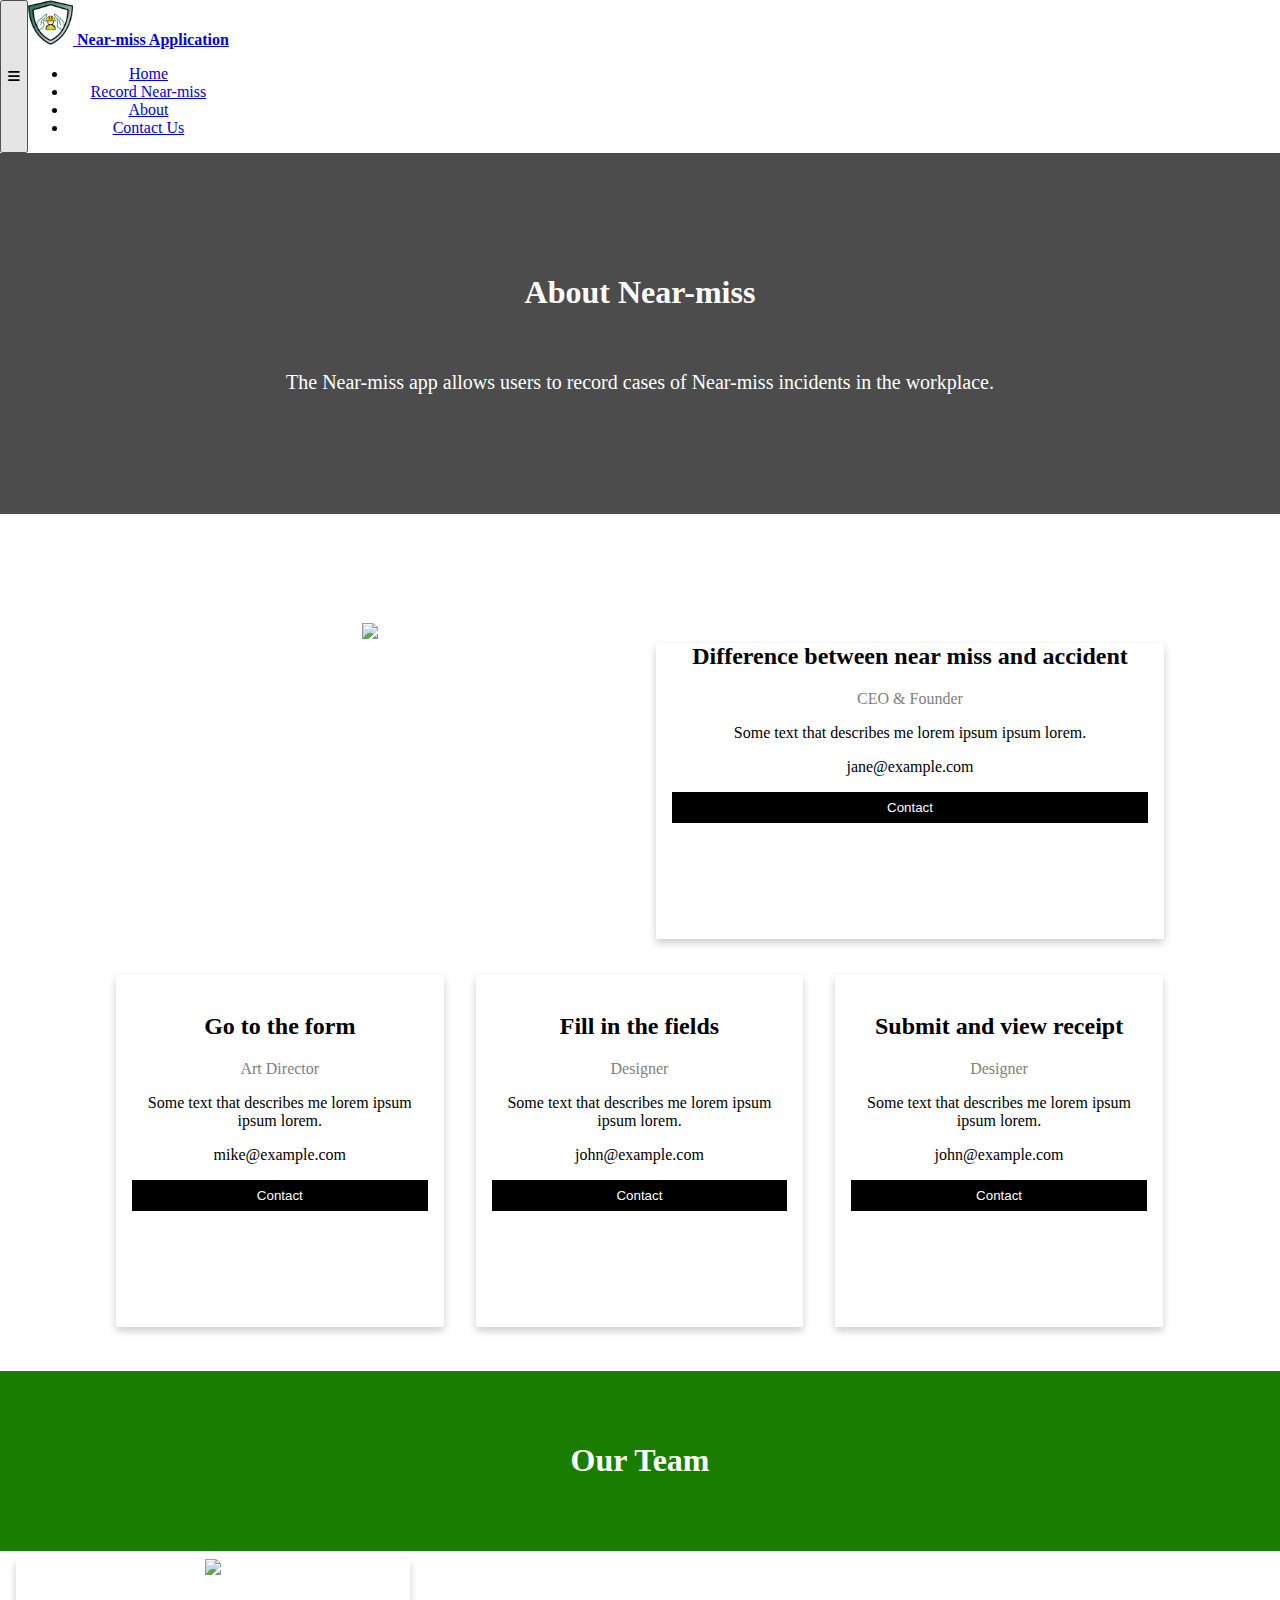
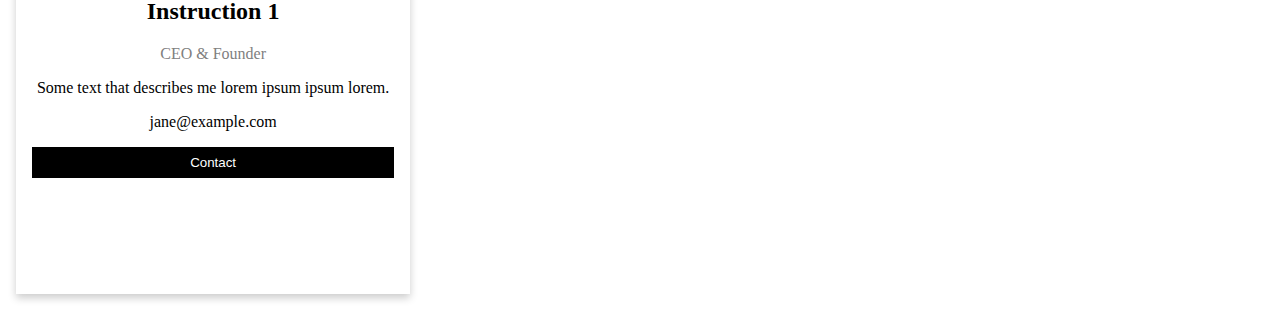
==== about.html @ 9210bde1 "Tested and adjusted about page header text and card spacing" ====
<!DOCTYPE html>
<html lang="en">
   <head>
      <meta charset="UTF-8">
      <meta http-equiv="X-UA-Compatible" content="IE=edge">
      <meta name="viewport" content="width=device-width, initial-scale=1.0">
      <title>About</title>
      <link href="https://cdnjs.cloudflare.com/ajax/libs/font-awesome/6.0.0/css/all.min.css" rel="stylesheet"/>
      <link href="https://fonts.googleapis.com/css?family=Roboto:300,400,500,700&display=swap" rel="stylesheet" />
      <link href="https://cdnjs.cloudflare.com/ajax/libs/mdb-ui-kit/4.2.0/mdb.min.css" rel="stylesheet"/>
      <link rel="stylesheet" href="./styles/style.css">
   </head>
   <body style = "background-color: white;">
      <header>
         <!-- Navbar -->
         <nav class="navbar navbar-expand-lg navbar-light bg-light">
            <!-- Container wrapper -->
            <div class="container-fluid">
            <!-- Toggle button -->
            <button
               class="navbar-toggler"
               type="button"
               data-mdb-toggle="collapse"
               data-mdb-target="#navbarSupportedContent"
               aria-controls="navbarSupportedContent"
               aria-expanded="false"
               aria-label="Toggle navigation"
               >
            <i class="fas fa-bars"></i>
            </button>
            <!-- Collapsible wrapper -->
            <div class="collapse navbar-collapse" id="navbarSupportedContent">
               <!-- Navbar brand -->
               <a class="navbar-brand mt-2 mt-lg-0" href="#">
               <img
                  src="./images/logo.png"
                  height="45"
                  width="45"
                  alt="MDB Logo"
                  loading="lazy"
                  />
               <b>Near-miss Application</b></a>
               <!-- Left links -->
               <ul class="navbar-nav me-auto mb-2 mb-lg-0">
                  <li class="nav-item">
                     <a class="nav-link" href="index.html">Home</a>
                  </li>
                  <li class="nav-item">
                     <a class="nav-link" href="record-case.html">Record Near-miss</a>
                  </li>
                  <li class="nav-item">
                     <a class="nav-link" href="about.html">About</a>
                  </li>
                  <li class="nav-item">
                     <a class="nav-link" href="contact.html">Contact Us</a>
                  </li>
               </ul>
               <!-- Left links -->
            </div>
            <!-- Collapsible wrapper -->
            <!-- Container wrapper -->
         </nav>
         <!-- Navbar -->
      </header>
      <!-- Background image -->
      <div id="about-header" class="p-5 text-center bg-image"
         style="background-image: url('./images/about-background-image.jpg')">
         <div class="mask" style="background-color: rgba(0, 0, 0, 0.7);">
            <div class="d-flex justify-content-center align-items-center h-100">
               <div class="about-header-text">
                  <h1>About Near-miss</h1>
                  <br>
                  <p class = "about-oneLiner">The Near-miss app allows users to record cases of Near-miss incidents in the workplace.</p>
               </div>
            </div>
         </div>
      </div>
      <!-- <h2 class = "how-to-use">How To Use</h2> -->
      <div class = "difference-container">
         <div class="about-row">
            <div class="difference-column">
               <img src="./images/contact-image-background.jpg" style="width:100%">
            </div>
            <div class="difference-column">
               <div class="about-app-card">
                  <div class="about-container">
                     <h2>Difference between near miss and accident</h2>
                     <p class="about-card-title">CEO & Founder</p>
                     <p>Some text that describes me lorem ipsum ipsum lorem.</p>
                     <p>jane@example.com</p>
                     <p><button class="about-button">Contact</button></p>
                  </div>
               </div>
            </div>
         </div>
         <div class="about-row">
            <div class="about-tutorial-column">
               <div class="about-app-card">
                  <img src="" style="width:100%">
                  <div class="about-container">
                     <h2>Go to the form</h2>
                     <p class="about-card-title">Art Director</p>
                     <p>Some text that describes me lorem ipsum ipsum lorem.</p>
                     <p>mike@example.com</p>
                     <p><button class="about-button">Contact</button></p>
                  </div>
               </div>
            </div>
            <div class="about-tutorial-column">
               <div class="about-app-card">
                  <img src="" style="width:100%">
                  <div class="about-container">
                     <h2>Fill in the fields</h2>
                     <p class="about-card-title">Designer</p>
                     <p>Some text that describes me lorem ipsum ipsum lorem.</p>
                     <p>john@example.com</p>
                     <p><button class="about-button">Contact</button></p>
                  </div>
               </div>
            </div>
            <div class="about-tutorial-column">
               <div class="about-app-card">
                  <img src="/w3images/team3.jpg" alt="" style="width:100%">
                  <div class="about-container">
                     <h2>Submit and view receipt</h2>
                     <p class="about-card-title">Designer</p>
                     <p>Some text that describes me lorem ipsum ipsum lorem.</p>
                     <p>john@example.com</p>
                     <p><button class="about-button">Contact</button></p>
                  </div>
               </div>
            </div>
         </div>
      </div>
      <div class="our-team-section">
         <h1>Our Team</h1>
      </div>
      <div class="about-row">
         <div class="about-tutorial-column">
            <div class="about-app-card">
               <img src="./images/team-photo.JPG" style="width:100%">
               <div class="about-container">
                  <h2>Instruction 1</h2>
                  <p class="about-card-title">CEO & Founder</p>
                  <p>Some text that describes me lorem ipsum ipsum lorem.</p>
                  <p>jane@example.com</p>
                  <p><button class="about-button">Contact</button></p>
               </div>
            </div>
         </div>
      </div>
      <script type="text/javascript" src="https://cdnjs.cloudflare.com/ajax/libs/mdb-ui-kit/4.2.0/mdb.min.js"></script>
   </body>
</html>
---- styles/style.css ----
body {
    background-color: #45637d;;
    text-align: center;
    height: 100%;
    margin: 0;
}
html {
    box-sizing: border-box;
}
*,
*:before,
*:after {
    box-sizing: inherit;
}
/*homepage styling */
.worksafe-logo {
    border-radius: 0.1rem;
}
.fade-in-effect { 
    animation: fadeIn 7s; 
}
@keyframes fadeIn {
    0% { opacity: 0; }
    100% { opacity: 1; }
}
.title-main {
    font-size:calc(40px + 9vw);
}
header {
    display: block;
    z-index: 1;
}
.hero_area {
    position: relative;
    min-height: 100vh;
    display: -webkit-box;
    display: -ms-flexbox;
    display: flex;
    -webkit-box-orient: vertical;
    -webkit-box-direction: normal;
    -ms-flex-direction: column;
    flex-direction: column;
}
.hero_area .hero_bg_box {
    position: absolute;
    top: 0;
    left: 0;
    width: 100%;
    height: 100%;
    overflow: hidden;
    z-index: -1;
}
.hero_area .hero_bg_box img {
    width: 100%;
    height: 100%;
    -o-object-fit: cover;
    object-fit: cover;
    -o-object-position: right top;
    object-position: right top;
}
.hero_area .hero_bg_box::before {
    content: "";
    position: absolute;
    top: 0;
    left: 0;
    width: 100%;
    height: 100%;
    background: -webkit-gradient(linear, left top, right top, from(rgba(14, 55, 70, 0.9)), to(rgba(14, 55, 70, 0.15)));
    background: linear-gradient(to right, rgba(14, 55, 70, 0.9), rgba(14, 55, 70, 0.15));
}
.sub_page .hero_area {
    min-height: auto;
}
.text-white {
    width: 100%;
    position: absolute;
    top: 50%;
    left: 50%;
    transform: translate(-50%, -50%);
}
.worksafe-details {
    width: 100%;
    position: absolute;
    bottom: -110%;
    left: 50%;
    transform: translate(-50%, -50%);
}
.navbarlogo-text{
    font-family: Verdana, sans-serif;
}
.container-fluid {
    display: flex;
    justify-content: flex-start !important;
}
.navigation-wrapper {
    overflow:auto !important;
}
.navigation-buttons {
    display: block;
    margin-left: auto;
    margin-right: 0;
}
.navigation-logo {
    float: left !important;
}
.button-text-login {
    display: none;
}
.button-text-record {
    display: none;
}
.button-text-logo {
    display: none;
}
.nav-item {
    border-left: none;
    border-right: none;
    border-bottom: 1px solid #3c3c3c7c;
    border-top: none;
}
/* Default height for small devices */
#intro-example {
    height: 400px;
}

#about-header{
    height: 200px;
}

#contact-bg{
    height: 200px;
    font-weight: bold;
}

/* Height for devices larger than 992px */
@media (min-width: 992px) {
    #intro-example {
        height: 600px;
    }
    .button-text-login {
        display: unset;
    }
    .button-text-record {
        display: unset;
    }
    .button-text-logo {
        display: unset;
    }
    .nav-item {
        border-left: none;
        border-right: none;
        border-bottom: none;
        border-top: none;
    }
}
/*homepage styling end */

#about-header{
    height: 400px;
}

#contact-bg{
    height: 400px;
    font-weight: bold;
}

/* About Page styling start */
.about-tutorial-column {
    float: left;
    width: 33.3%;
    margin-bottom: 16px;
    padding: 0 8px;
    /* --mdb-gutter-x: 0rem !important; */
}

.difference-column{
    float: left;
    width: 50%;
    margin-bottom: 20px;
    padding: 0 8px;
}

.about-app-card {
    box-shadow: 0 4px 8px 0 rgba(0, 0, 0, 0.2);
    margin: 8px;
}

.about-header-text {
    padding-top: 100px;
    padding-bottom: 100px;
    text-align: center;
    color: white;
}

.about-header-text img{
    object-fit: contain;

}

.about-container {
    padding: 0 16px 100px;
}

.difference-container{
    padding-left: 100px;
    padding-right: 100px;
    padding-top: 70px;
    padding-bottom: 20px;
}

.about-container::after,
.about-row::after {
    content: "";
    clear: both;
    display: table;
}

.about-card-title {
    color: grey;
}

.about-button {
    border: none;
    outline: 0;
    display: inline-block;
    padding: 8px;
    color: white;
    background-color: #000;
    text-align: center;
    cursor: pointer;
    width: 100%;
}

.about-button:hover {
    background-color: #555;
}

@media screen and (max-width: 650px) {
    .about-tutorial-column {
        width: 100%;
        display: block;
    }

    .difference-column {
        width: 100%;
        display: block;
    }

    .difference-container{
        padding-left: 30px;
        padding-right: 30px;
        padding-top: 20px;
        padding-bottom: 10px;
    }
}

.about-oneLiner{
    font-size: 20px;
}

.our-team-section {
    padding: 50px;
    text-align: center;
    background-color: #197e00;
    color: white;
}

.how-to-use{
    color:white;
    padding-top: 30px;
    padding-bottom: 20px;
    text-align: center;
}
/* About Page styling end */

/**Styling for Google Maps**/

#contact-google-maps{
    height: auto;
    width: auto;
}

/**Styling for Address Container**/

#address-container{
    text-align: center;
    padding: 50px;
    color: white;
}

#address-container p{
    font-size: 16px;
}

/**Styling for Physical Address**/

#phys-address{
    display:inline-block;
    color: white;
    text-align: left;
    padding-bottom: 50px;
}
/**Styling for Postal Address**/

#postal-address{
    display: inline-block;
    color: white;
    text-align: left;
    /* padding: 20px;
    margin: 15px; */
    position: relative;
    top: -40px;
}

/**Styling for Find Us**/

#find-us{
    text-align: center;
}

/**Record Case Page Webcam**/

#upload-image{
    text-align: center;
    font-size: 20px;
    color: white;
    padding-top: 50px;
}

#upload-image h3{
    font-size: 18px;
    color: rgb(255, 210, 11);
}

/* Styling for the preview of the image uploaded */

#show-uploaded-image{
    width: 550px;
    height: 330px;
    border: 3px solid black;
    background-position: center;
    background-size: cover;
    margin: auto;
}

/* a {
    padding: 10px;
    background-color: orange;
    color: white;
    text-decoration: none;
}

canvas {
    display: none;
} */
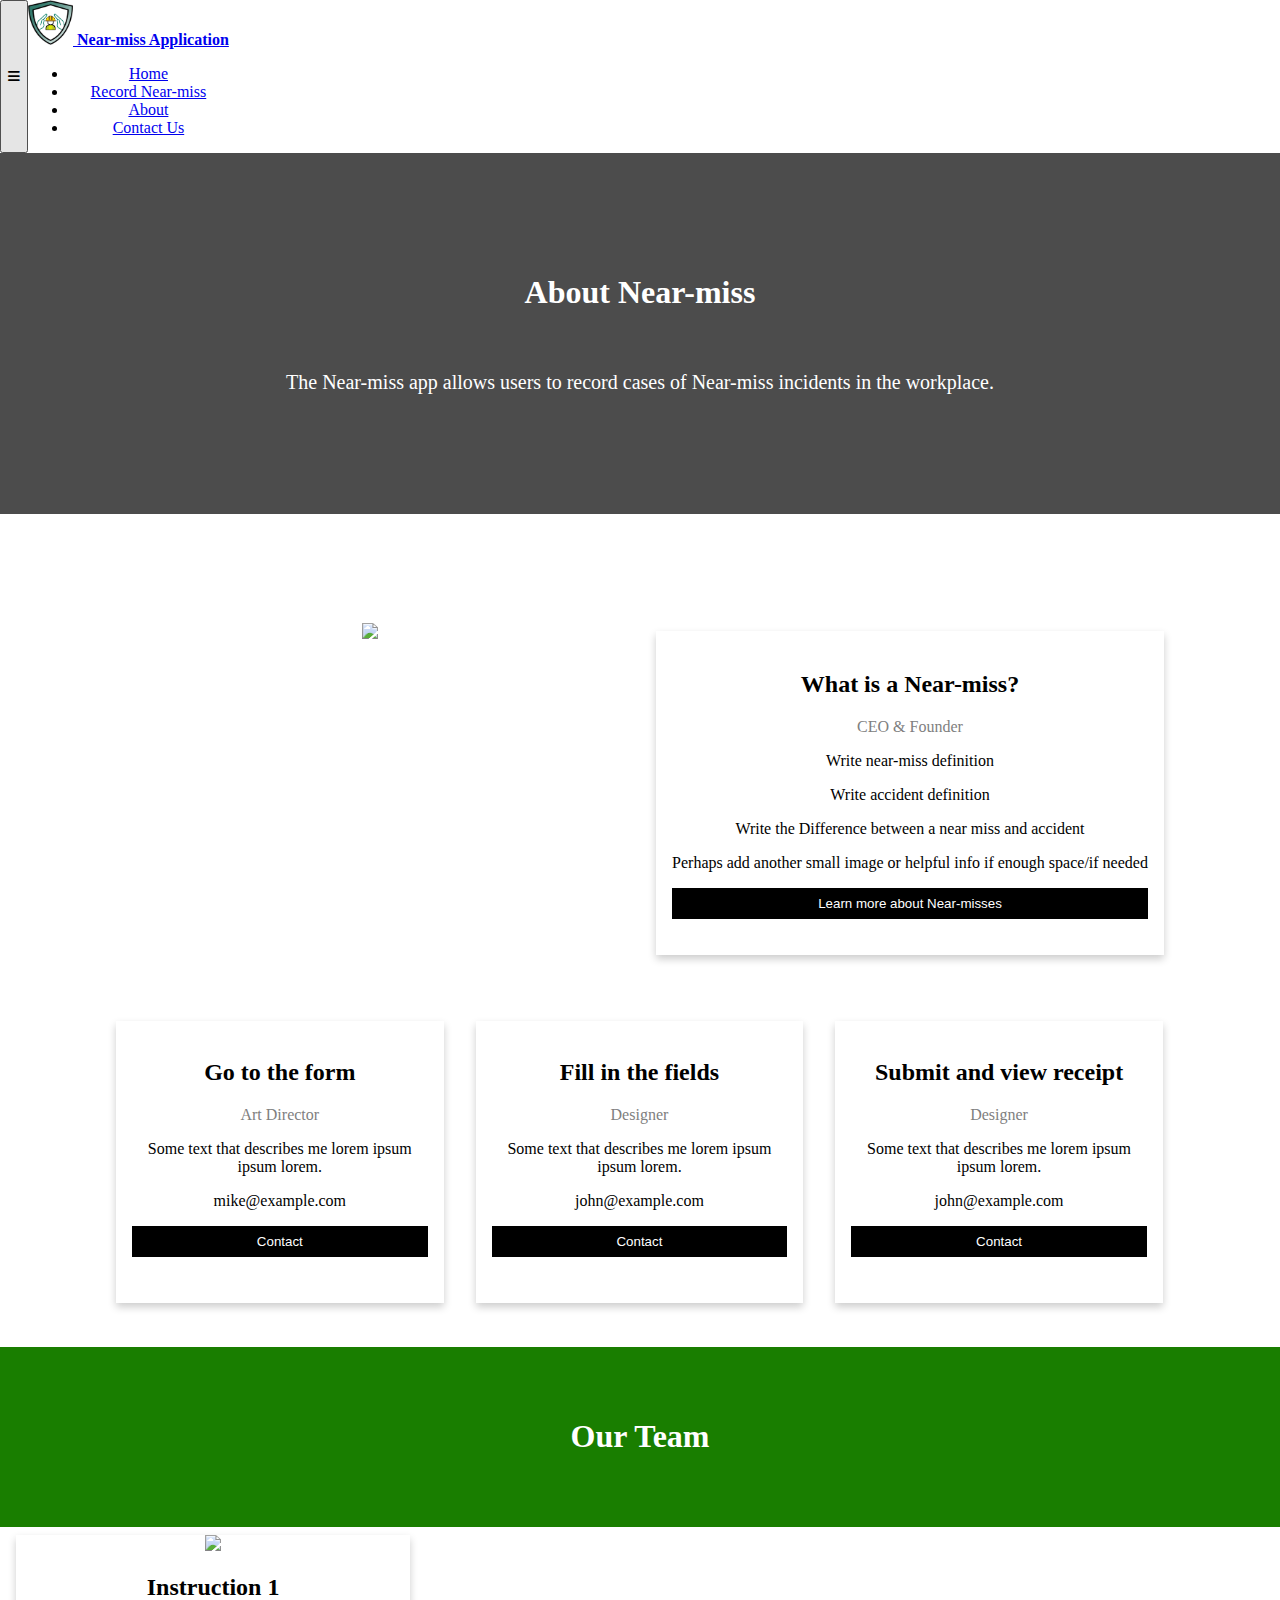
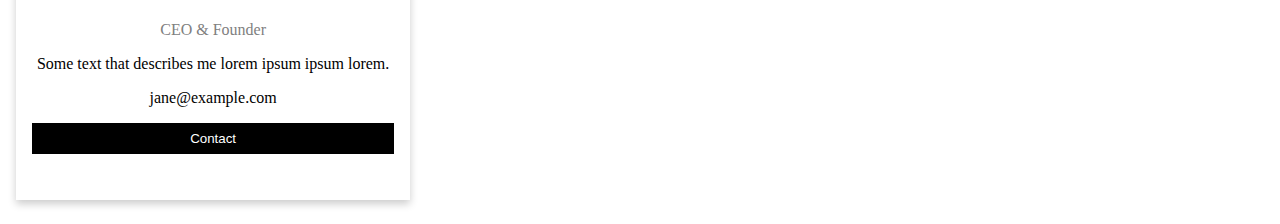
==== commit 4389fb2a: "Merge pull request #21 from Fractures5/Siddarath" ====
--- a/about.html
+++ b/about.html
@@ -83,12 +83,14 @@
             </div>
             <div class="difference-column">
                <div class="about-app-card">
-                  <div class="about-container">
-                     <h2>Difference between near miss and accident</h2>
+                  <div class="difference-card-container">
+                     <h2>What is a Near-miss?</h2>
                      <p class="about-card-title">CEO & Founder</p>
-                     <p>Some text that describes me lorem ipsum ipsum lorem.</p>
-                     <p>jane@example.com</p>
-                     <p><button class="about-button">Contact</button></p>
+                     <p>Write near-miss definition</p>
+                     <p>Write accident definition</p>
+                     <p>Write the Difference between a near miss and accident</p>
+                     <p>Perhaps add another small image or helpful info if enough space/if needed</p>
+                     <p><a href="https://www.worksafe.govt.nz/about-us/news-and-media/near-miss-incident-sends-sharp-reminder/"><button class="about-button">Learn more about Near-misses</button></a></p>
                   </div>
                </div>
             </div>
--- a/styles/style.css
+++ b/styles/style.css
@@ -176,7 +176,7 @@
 .difference-column{
     float: left;
     width: 50%;
-    margin-bottom: 20px;
+    margin-bottom: 50px;
     padding: 0 8px;
 }
 
@@ -198,7 +198,12 @@
 }
 
 .about-container {
-    padding: 0 16px 100px;
+    padding: 0 16px 30px;
+}
+
+.difference-card-container{
+    padding: 0 16px 20px;
+    padding-top: 20px;
 }
 
 .difference-container{
@@ -343,6 +348,15 @@
     margin: auto;
 }
 
+/* Media responsiveness for preview of the image uploaded */
+@media screen and (max-width: 650px) {
+    #show-uploaded-image{
+        width: 300px;
+        height: 200px; 
+    }
+}
+
+
 /* a {
     padding: 10px;
     background-color: orange;
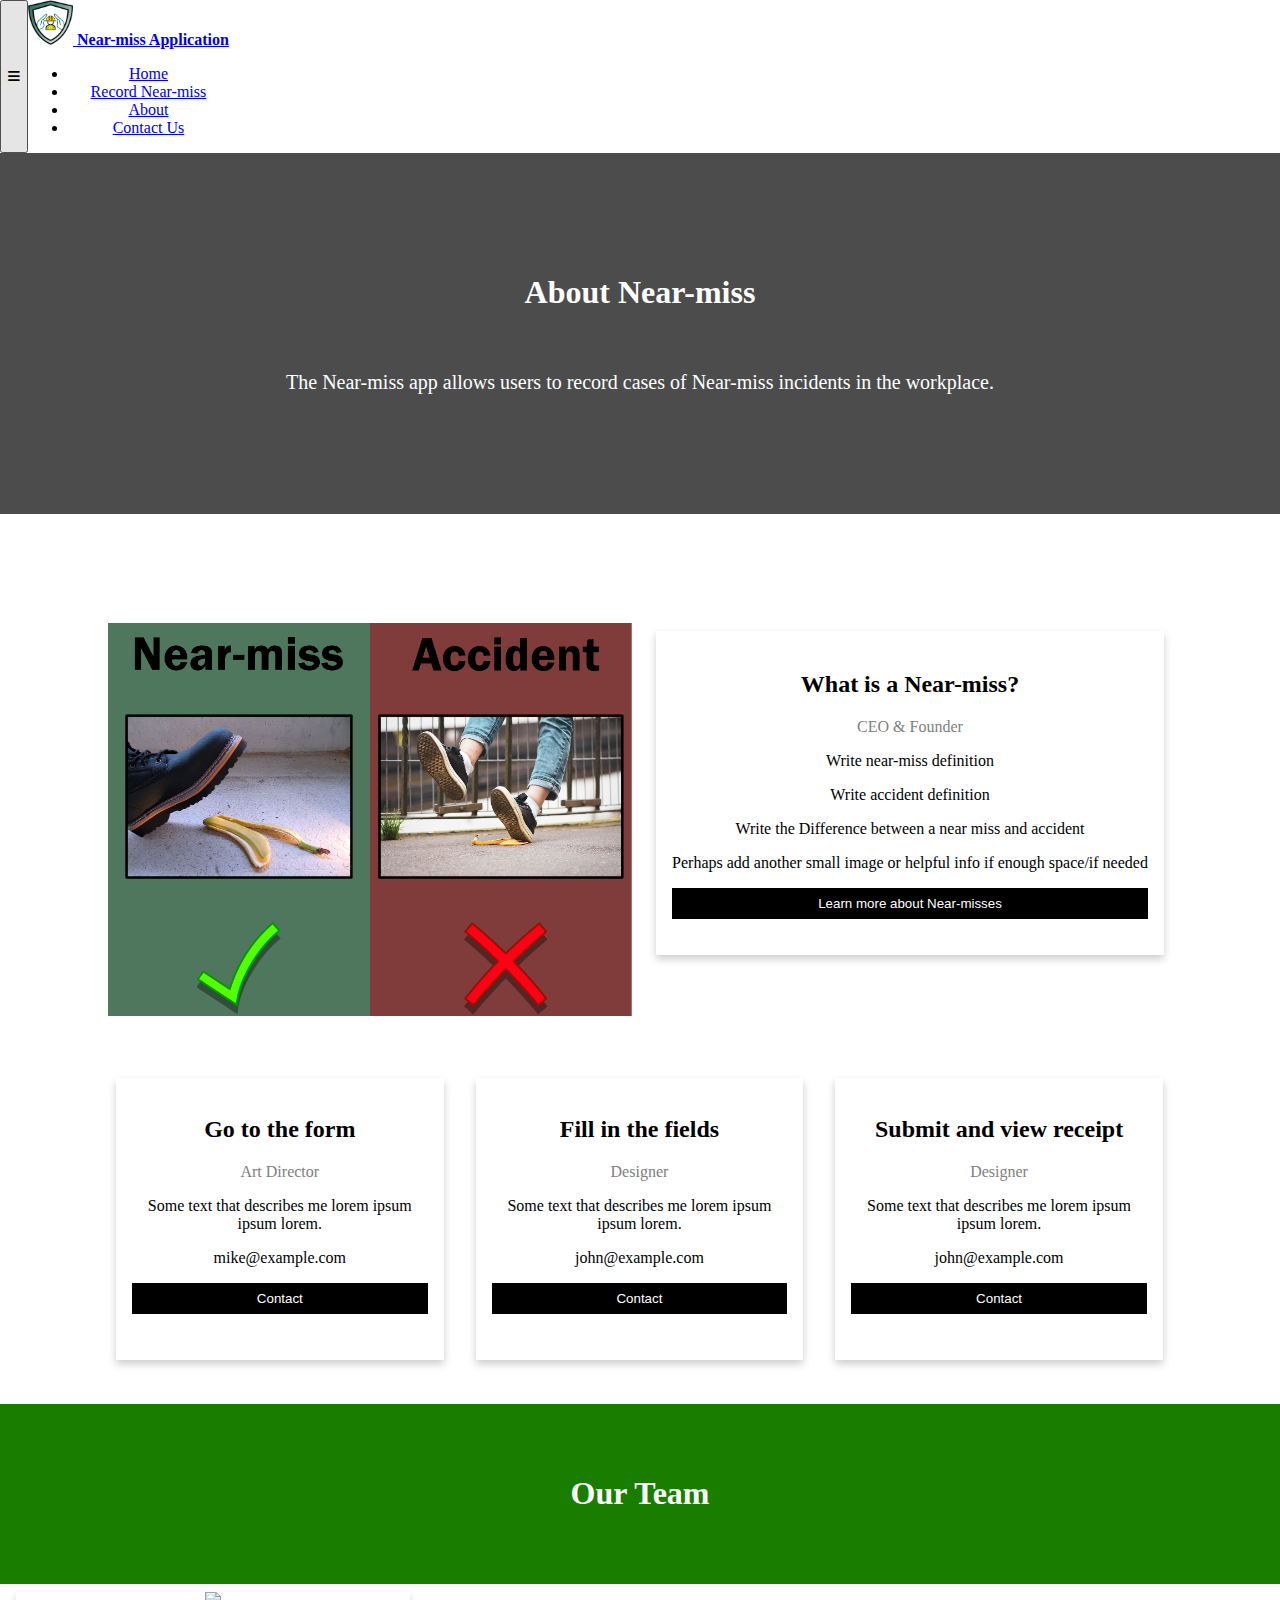
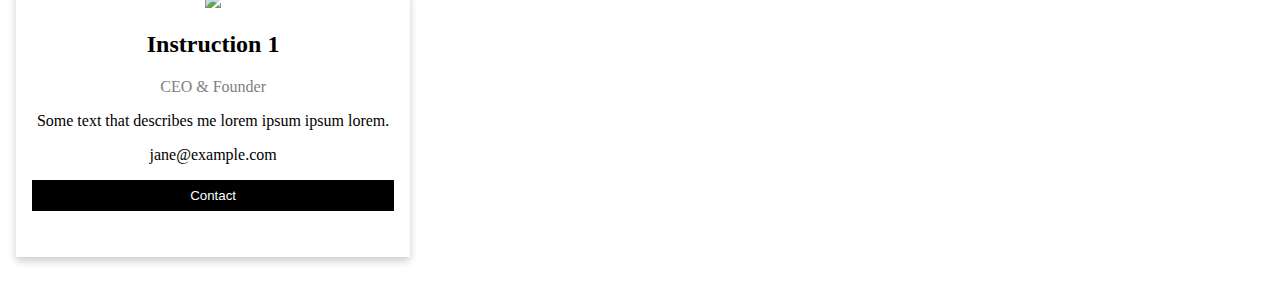
==== commit bc86cc2e: "Added a new Image to About Page and Removed Old Placeholder image" ====
--- a/about.html
+++ b/about.html
@@ -79,7 +79,7 @@
       <div class = "difference-container">
          <div class="about-row">
             <div class="difference-column">
-               <img src="./images/contact-image-background.jpg" style="width:100%">
+               <img src="./images/difference-about-page-image.png" style="width:100%">
             </div>
             <div class="difference-column">
                <div class="about-app-card">
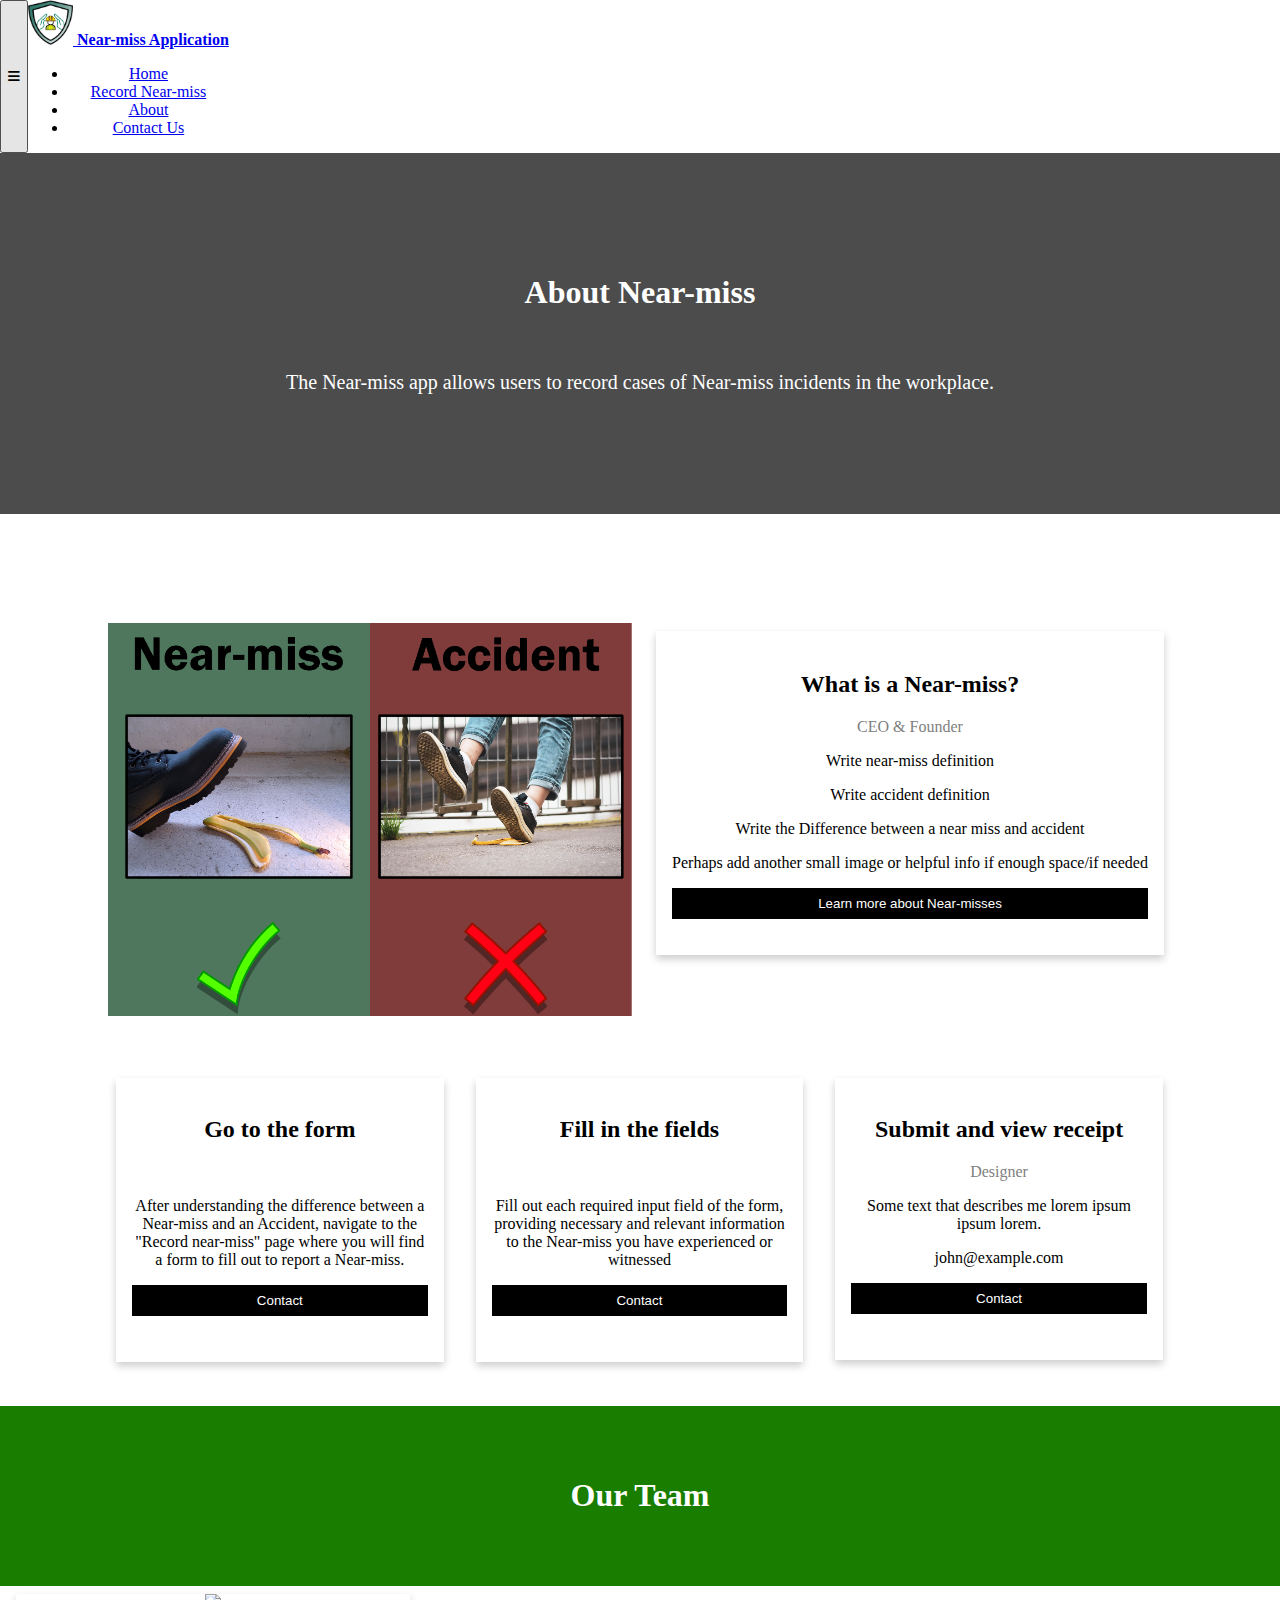
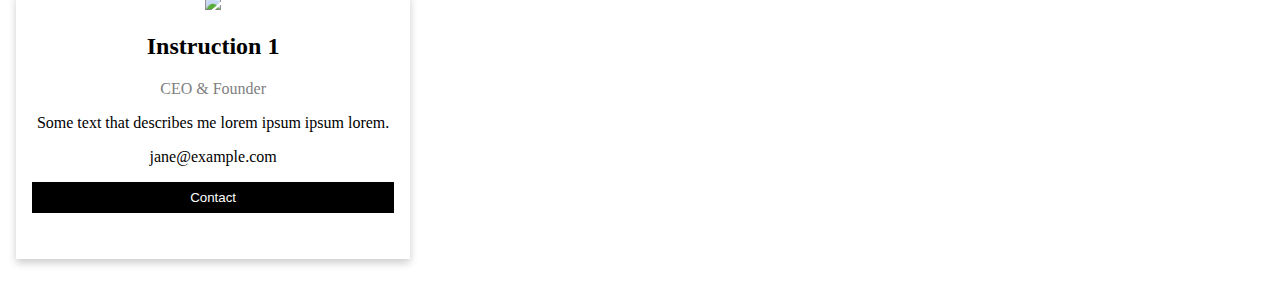
==== commit dac1422e: "Added descriptive text to About Page Cards" ====
--- a/about.html
+++ b/about.html
@@ -101,9 +101,10 @@
                   <img src="" style="width:100%">
                   <div class="about-container">
                      <h2>Go to the form</h2>
-                     <p class="about-card-title">Art Director</p>
-                     <p>Some text that describes me lorem ipsum ipsum lorem.</p>
-                     <p>mike@example.com</p>
+                     <br>
+                     <!-- <p class="about-card-title">Art Director</p> -->
+                     <p>After understanding the difference between a Near-miss and an Accident, navigate to the "Record near-miss" page where you will find a form to fill out to report a Near-miss.</p>
+                     <!-- <p>mike@example.com</p> -->
                      <p><button class="about-button">Contact</button></p>
                   </div>
                </div>
@@ -113,9 +114,10 @@
                   <img src="" style="width:100%">
                   <div class="about-container">
                      <h2>Fill in the fields</h2>
-                     <p class="about-card-title">Designer</p>
-                     <p>Some text that describes me lorem ipsum ipsum lorem.</p>
-                     <p>john@example.com</p>
+                     <br>
+                     <!-- <p class="about-card-title">Designer</p> -->
+                     <p>Fill out each required input field of the form, providing necessary and relevant information to the Near-miss you have experienced or witnessed</p>
+                     <!-- <p>john@example.com</p> -->
                      <p><button class="about-button">Contact</button></p>
                   </div>
                </div>
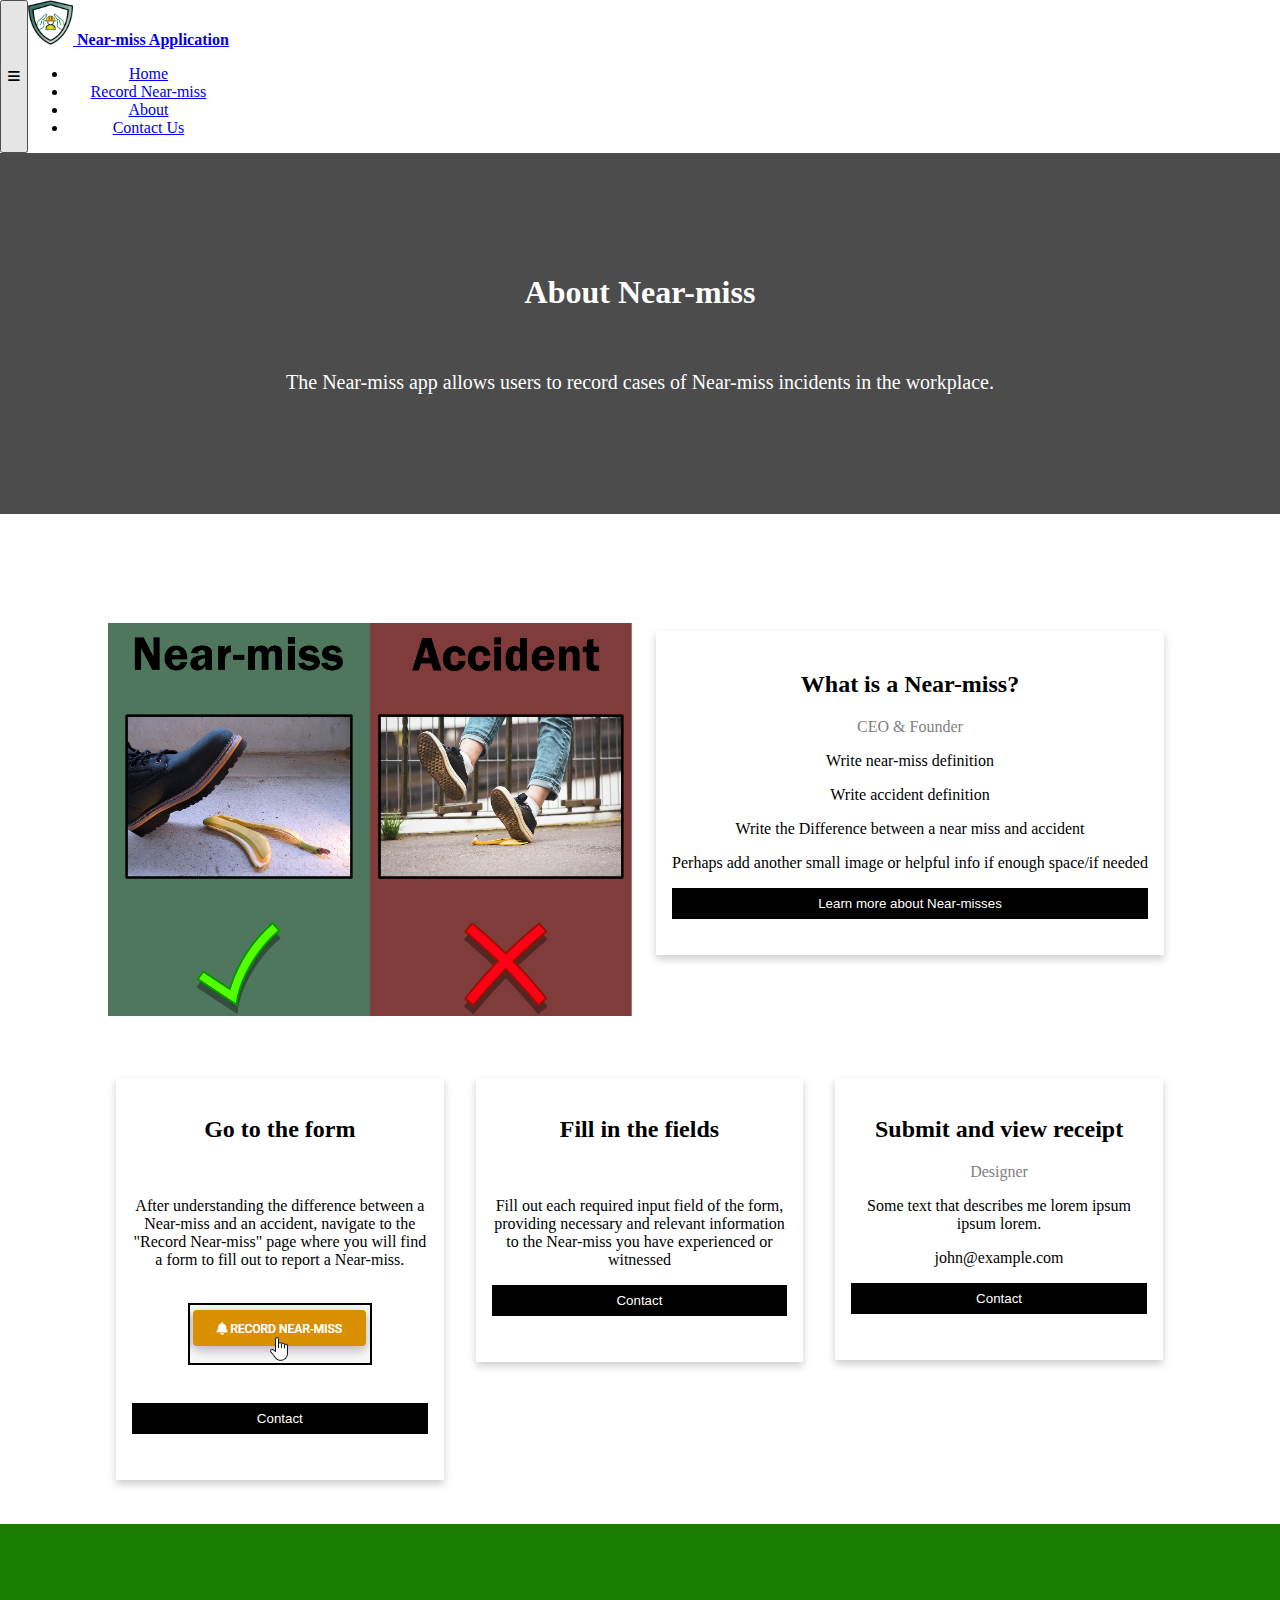
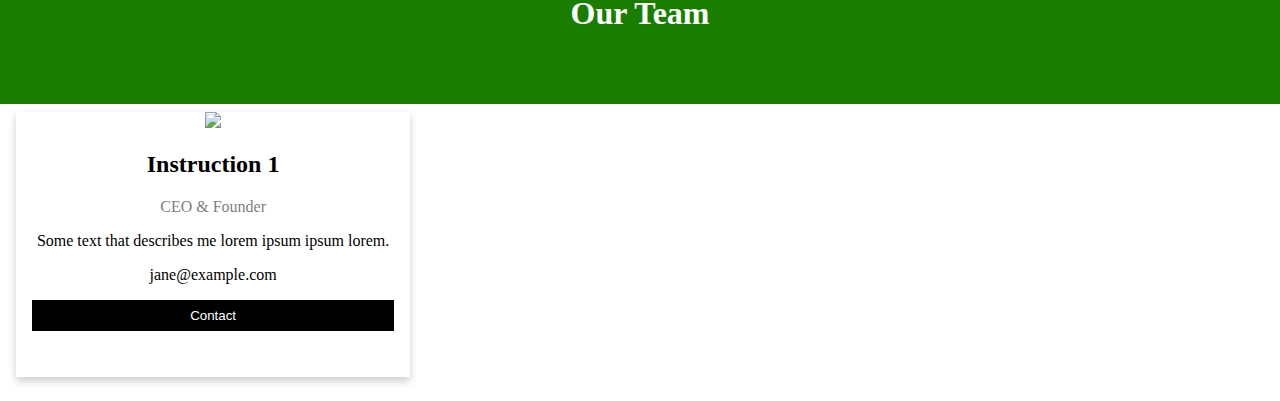
==== commit 8bee2887: "Merge pull request #22 from Fractures5/Anuk" ====
--- a/about.html
+++ b/about.html
@@ -103,8 +103,12 @@
                      <h2>Go to the form</h2>
                      <br>
                      <!-- <p class="about-card-title">Art Director</p> -->
-                     <p>After understanding the difference between a Near-miss and an Accident, navigate to the "Record near-miss" page where you will find a form to fill out to report a Near-miss.</p>
+                     <p>After understanding the difference between a Near-miss and an accident, navigate to the "Record Near-miss" page where you will find a form to fill out to report a Near-miss.</p>
                      <!-- <p>mike@example.com</p> -->
+                     <br>
+                     <img src="images/record-near-miss-button.png" class = "record-button-img-in-card" alt="record button">
+                     <br>
+                     <br>
                      <p><button class="about-button">Contact</button></p>
                   </div>
                </div>
--- a/styles/style.css
+++ b/styles/style.css
@@ -276,6 +276,10 @@
     padding-bottom: 20px;
     text-align: center;
 }
+
+.record-button-img-in-card{
+    border: 2px solid black;
+}
 /* About Page styling end */
 
 /**Styling for Google Maps**/
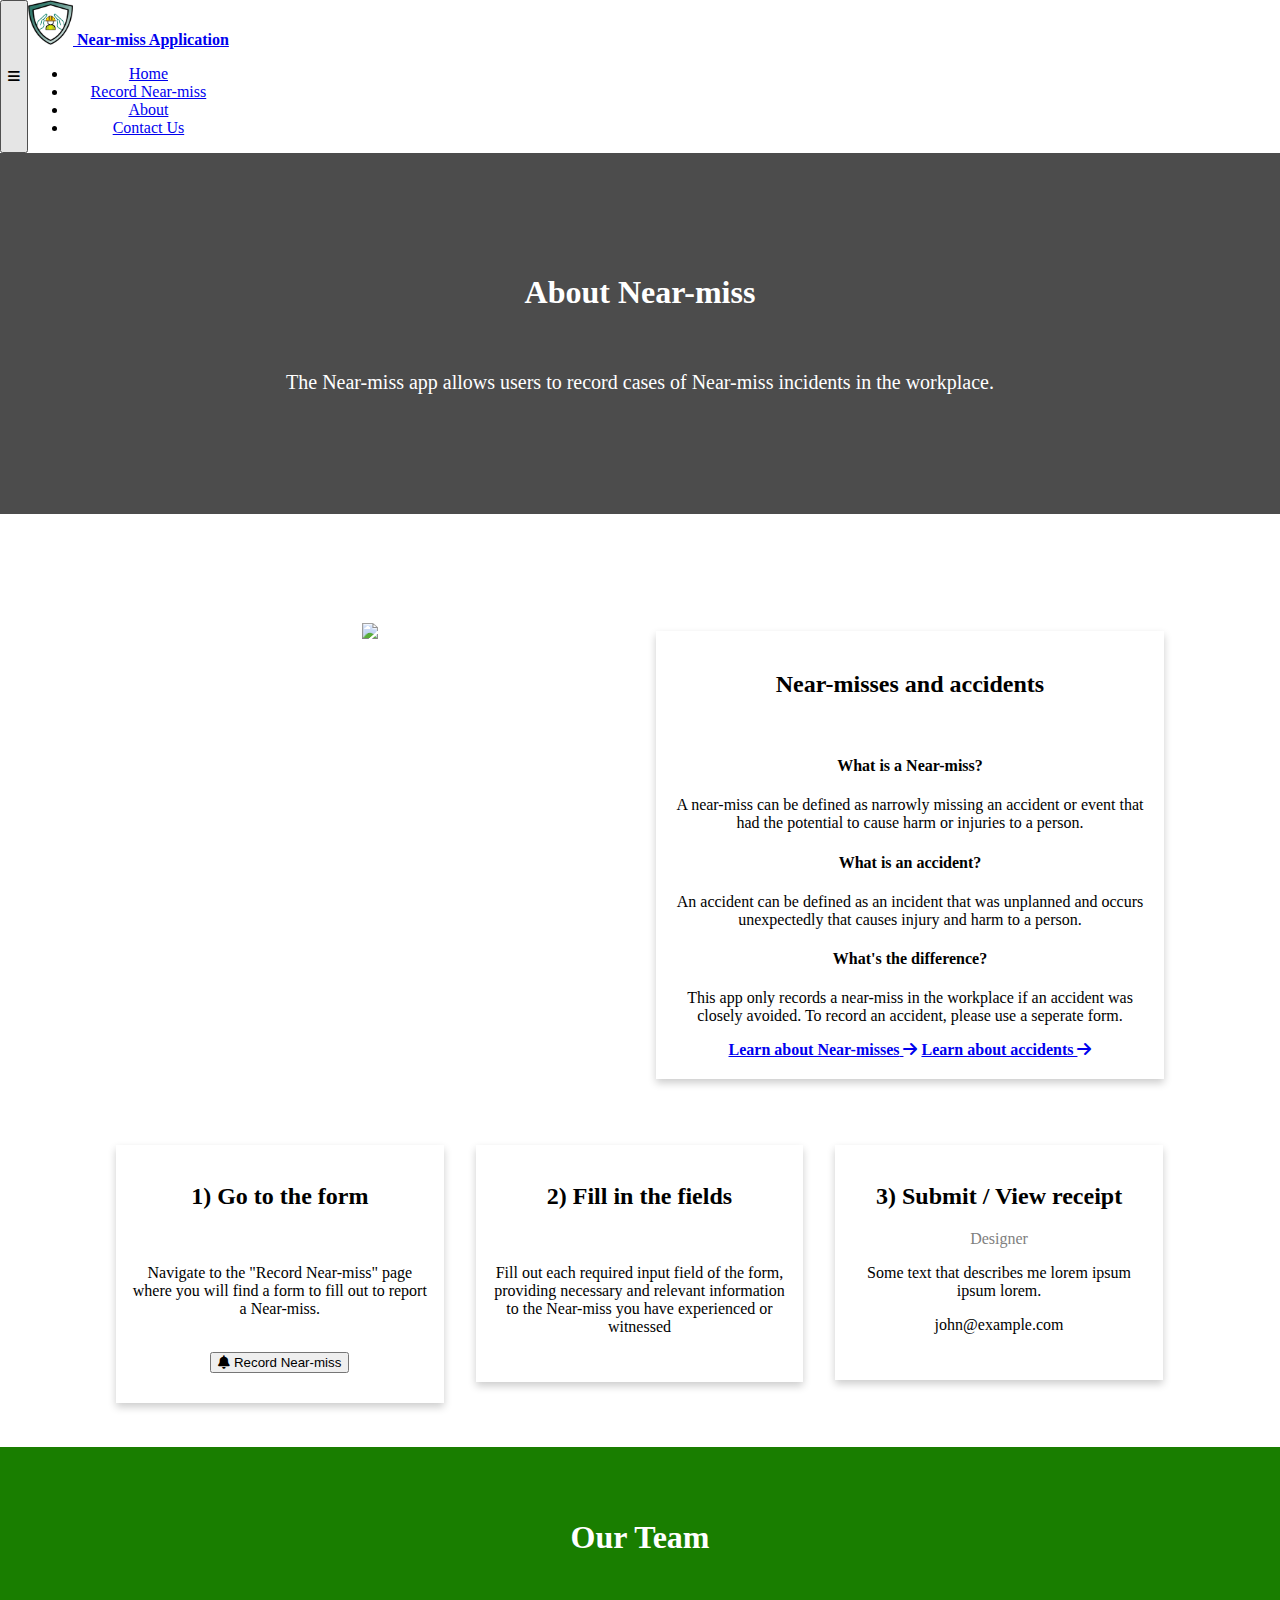
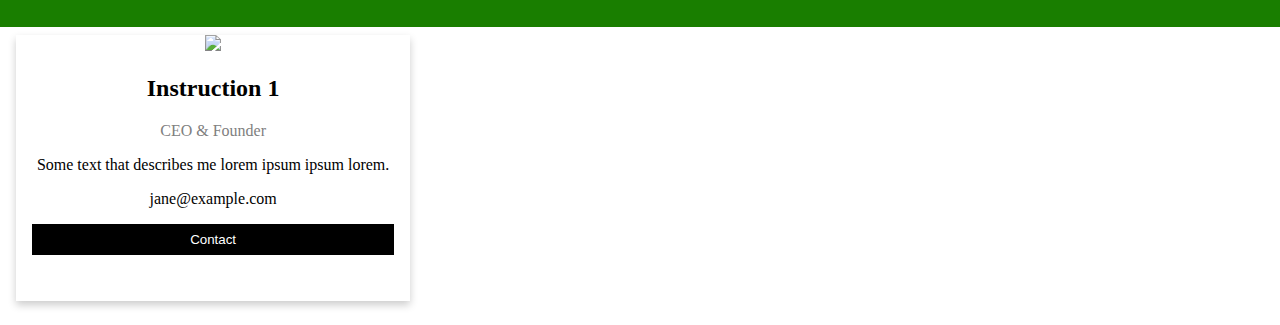
==== commit 7610b209: "Added Numbers to The Instructional Cards" ====
--- a/about.html
+++ b/about.html
@@ -4,6 +4,10 @@
       <meta charset="UTF-8">
       <meta http-equiv="X-UA-Compatible" content="IE=edge">
       <meta name="viewport" content="width=device-width, initial-scale=1.0">
+
+      <!--link to the font awesome cdnjs library-->
+      <link rel="stylesheet" href="https://cdnjs.cloudflare.com/ajax/libs/font-awesome/5.15.4/css/all.min.css">
+      
       <title>About</title>
       <link href="https://cdnjs.cloudflare.com/ajax/libs/font-awesome/6.0.0/css/all.min.css" rel="stylesheet"/>
       <link href="https://fonts.googleapis.com/css?family=Roboto:300,400,500,700&display=swap" rel="stylesheet" />
@@ -79,18 +83,21 @@
       <div class = "difference-container">
          <div class="about-row">
             <div class="difference-column">
-               <img src="./images/difference-about-page-image.png" style="width:100%">
+               <img src="./images/about-page-difference-image-nm-acc.png" style="width:100%">
             </div>
             <div class="difference-column">
                <div class="about-app-card">
                   <div class="difference-card-container">
-                     <h2>What is a Near-miss?</h2>
-                     <p class="about-card-title">CEO & Founder</p>
-                     <p>Write near-miss definition</p>
-                     <p>Write accident definition</p>
-                     <p>Write the Difference between a near miss and accident</p>
-                     <p>Perhaps add another small image or helpful info if enough space/if needed</p>
-                     <p><a href="https://www.worksafe.govt.nz/about-us/news-and-media/near-miss-incident-sends-sharp-reminder/"><button class="about-button">Learn more about Near-misses</button></a></p>
+                     <h2>Near-misses and accidents</h2>
+                     <br>
+                     <h4>What is a Near-miss?</h4>
+                     <p>A near-miss can be defined as narrowly missing an accident or event that had the potential to cause harm or injuries to a person.</p>
+                     <h4>What is an accident?</h4>
+                     <p>An accident can be defined as an incident that was unplanned and occurs unexpectedly that causes injury and harm to a person.</p>
+                     <h4>What's the difference?</h4>
+                     <p>This app only records a near-miss in the workplace if an accident was closely avoided. To record an accident, please use a seperate form.</p>
+                     <a id="learn-nearmiss-button-left-align" href="https://www.worksafe.govt.nz/about-us/news-and-media/near-miss-incident-sends-sharp-reminder/"><strong>Learn about Near-misses</strong> <i class="fas fa-arrow-right"></i></a>
+                     <a id="learn-accidents-button-right-align" href="https://www.worksafe.govt.nz/about-us/news-and-media/near-miss-incident-sends-sharp-reminder/"><strong>Learn about accidents </strong><i class="fas fa-arrow-right"></i></a> 
                   </div>
                </div>
             </div>
@@ -100,16 +107,18 @@
                <div class="about-app-card">
                   <img src="" style="width:100%">
                   <div class="about-container">
-                     <h2>Go to the form</h2>
+                     <h2>1) Go to the form</h2>
                      <br>
                      <!-- <p class="about-card-title">Art Director</p> -->
-                     <p>After understanding the difference between a Near-miss and an accident, navigate to the "Record Near-miss" page where you will find a form to fill out to report a Near-miss.</p>
+                     <p>Navigate to the "Record Near-miss" page where you will find a form to fill out to report a Near-miss.</p>
                      <!-- <p>mike@example.com</p> -->
                      <br>
-                     <img src="images/record-near-miss-button.png" class = "record-button-img-in-card" alt="record button">
-                     <br>
-                     <br>
-                     <p><button class="about-button">Contact</button></p>
+                     <!-- <img src="images/record-near-miss-button.png" class = "record-button-img-in-card" alt="record button"> -->
+                     <button type="button" class="btn btn-warning">
+                        <i class="fas fa-bell"></i>
+                        <span class="button-text-record">Record Near-miss</span>
+                     </button>
+                     <!-- <p><button class="about-button">Contact</button></p> -->
                   </div>
                </div>
             </div>
@@ -117,12 +126,12 @@
                <div class="about-app-card">
                   <img src="" style="width:100%">
                   <div class="about-container">
-                     <h2>Fill in the fields</h2>
+                     <h2>2) Fill in the fields</h2>
                      <br>
                      <!-- <p class="about-card-title">Designer</p> -->
                      <p>Fill out each required input field of the form, providing necessary and relevant information to the Near-miss you have experienced or witnessed</p>
                      <!-- <p>john@example.com</p> -->
-                     <p><button class="about-button">Contact</button></p>
+                     <!-- <p><button class="about-button">Contact</button></p> -->
                   </div>
                </div>
             </div>
@@ -130,11 +139,11 @@
                <div class="about-app-card">
                   <img src="/w3images/team3.jpg" alt="" style="width:100%">
                   <div class="about-container">
-                     <h2>Submit and view receipt</h2>
+                     <h2>3) Submit / View receipt</h2>
                      <p class="about-card-title">Designer</p>
                      <p>Some text that describes me lorem ipsum ipsum lorem.</p>
                      <p>john@example.com</p>
-                     <p><button class="about-button">Contact</button></p>
+                     <!-- <p><button class="about-button">Contact</button></p> -->
                   </div>
                </div>
             </div>
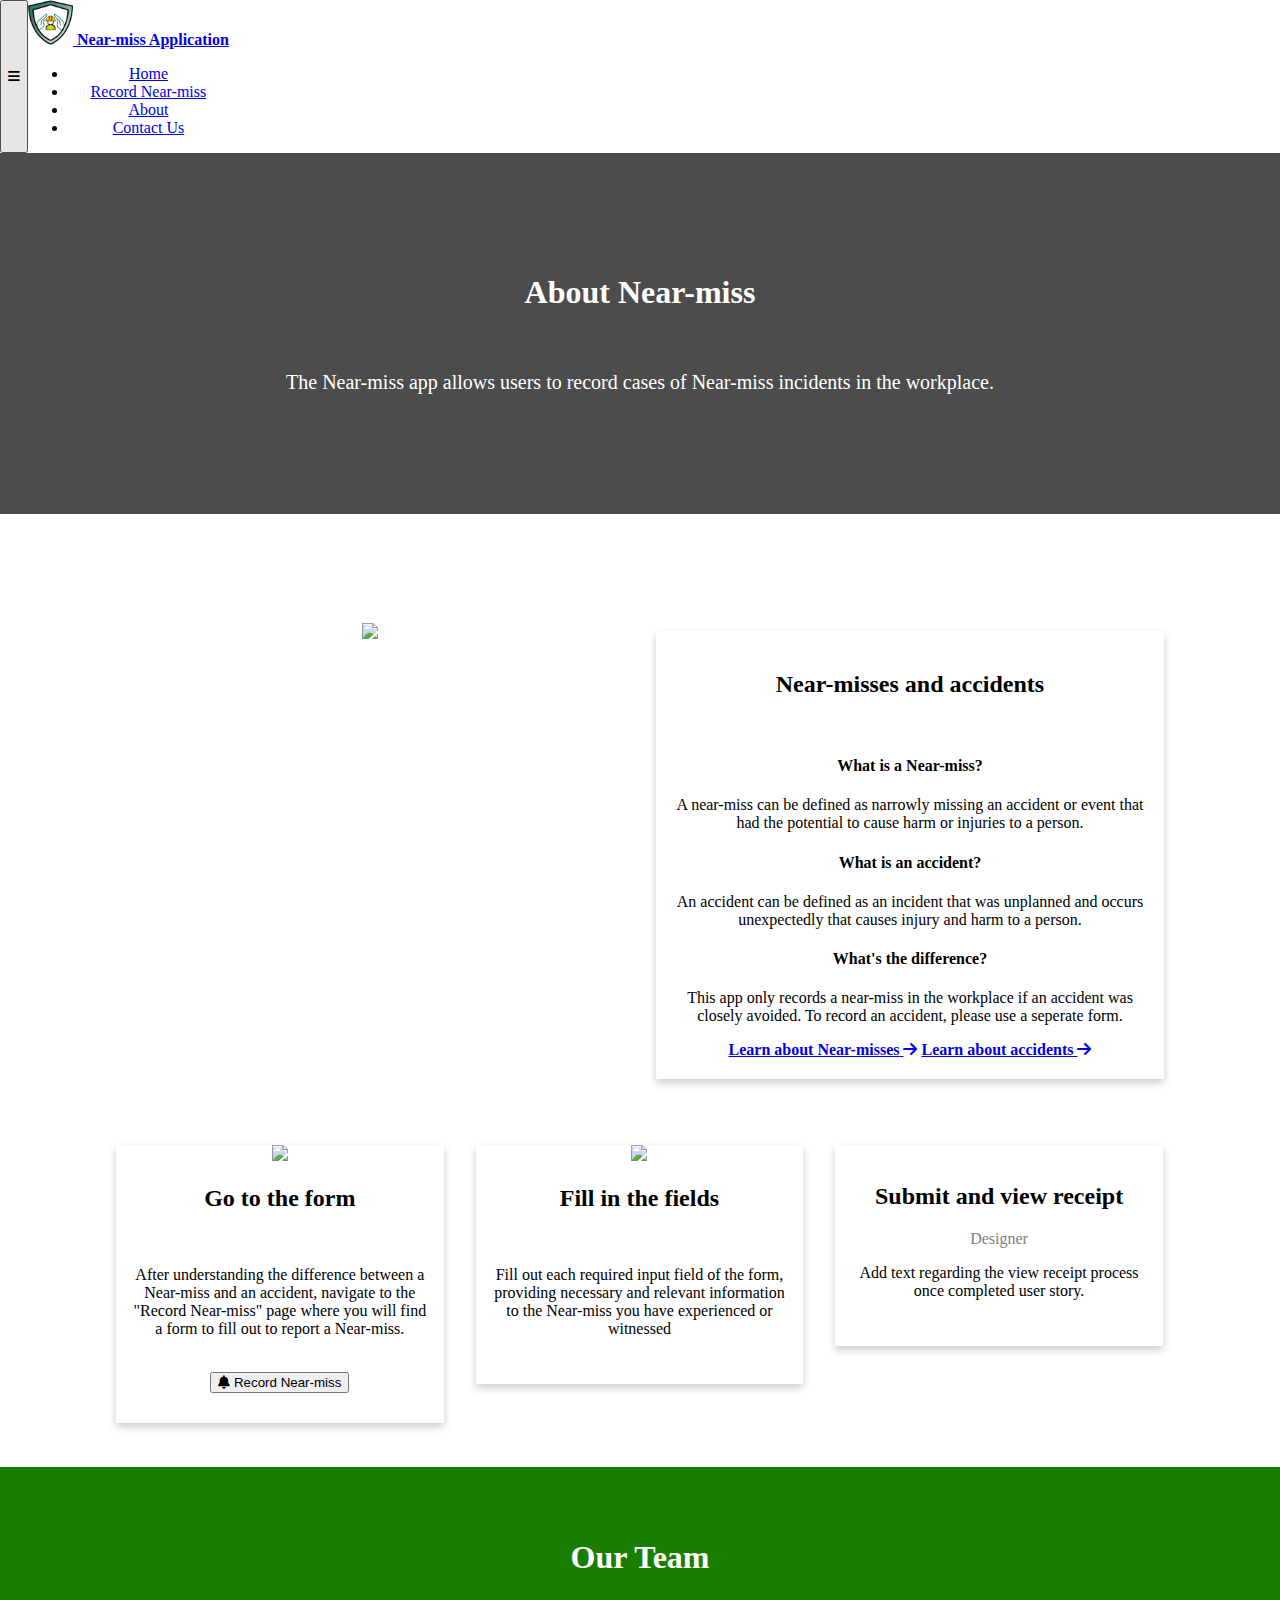
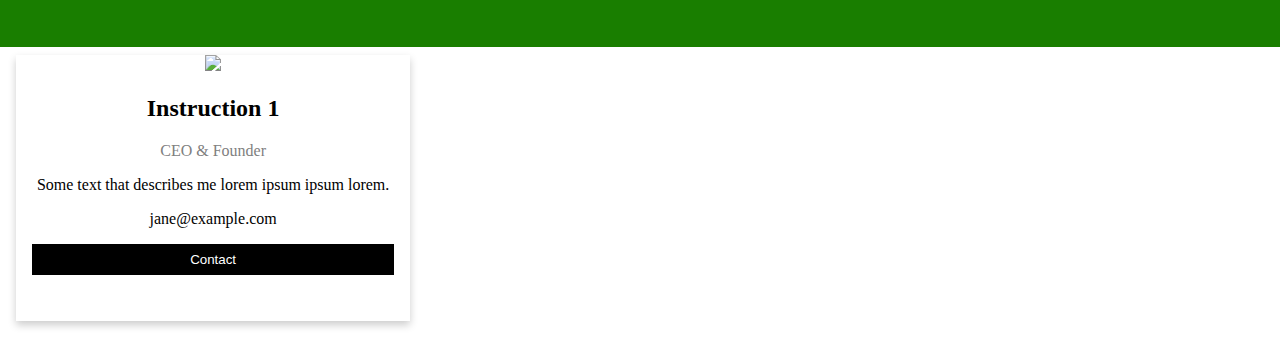
==== commit 7728b486: "Added placeholder images to the about page card steps" ====
--- a/about.html
+++ b/about.html
@@ -105,12 +105,12 @@
          <div class="about-row">
             <div class="about-tutorial-column">
                <div class="about-app-card">
-                  <img src="" style="width:100%">
+                  <img src="./images/contact-image-background.jpg" style="width:100%">
                   <div class="about-container">
-                     <h2>1) Go to the form</h2>
+                     <h2>Go to the form</h2>
                      <br>
                      <!-- <p class="about-card-title">Art Director</p> -->
-                     <p>Navigate to the "Record Near-miss" page where you will find a form to fill out to report a Near-miss.</p>
+                     <p>After understanding the difference between a Near-miss and an accident, navigate to the "Record Near-miss" page where you will find a form to fill out to report a Near-miss.</p>
                      <!-- <p>mike@example.com</p> -->
                      <br>
                      <!-- <img src="images/record-near-miss-button.png" class = "record-button-img-in-card" alt="record button"> -->
@@ -124,9 +124,9 @@
             </div>
             <div class="about-tutorial-column">
                <div class="about-app-card">
-                  <img src="" style="width:100%">
+                  <img src="./images/contact-image-background.jpg" style="width:100%">
                   <div class="about-container">
-                     <h2>2) Fill in the fields</h2>
+                     <h2>Fill in the fields</h2>
                      <br>
                      <!-- <p class="about-card-title">Designer</p> -->
                      <p>Fill out each required input field of the form, providing necessary and relevant information to the Near-miss you have experienced or witnessed</p>
@@ -137,12 +137,11 @@
             </div>
             <div class="about-tutorial-column">
                <div class="about-app-card">
-                  <img src="/w3images/team3.jpg" alt="" style="width:100%">
+                  <img src="./images/contact-image-background.jpg" alt="" style="width:100%">
                   <div class="about-container">
-                     <h2>3) Submit / View receipt</h2>
+                     <h2>Submit and view receipt</h2>
                      <p class="about-card-title">Designer</p>
-                     <p>Some text that describes me lorem ipsum ipsum lorem.</p>
-                     <p>john@example.com</p>
+                     <p>Add text regarding the view receipt process once completed user story.</p>
                      <!-- <p><button class="about-button">Contact</button></p> -->
                   </div>
                </div>
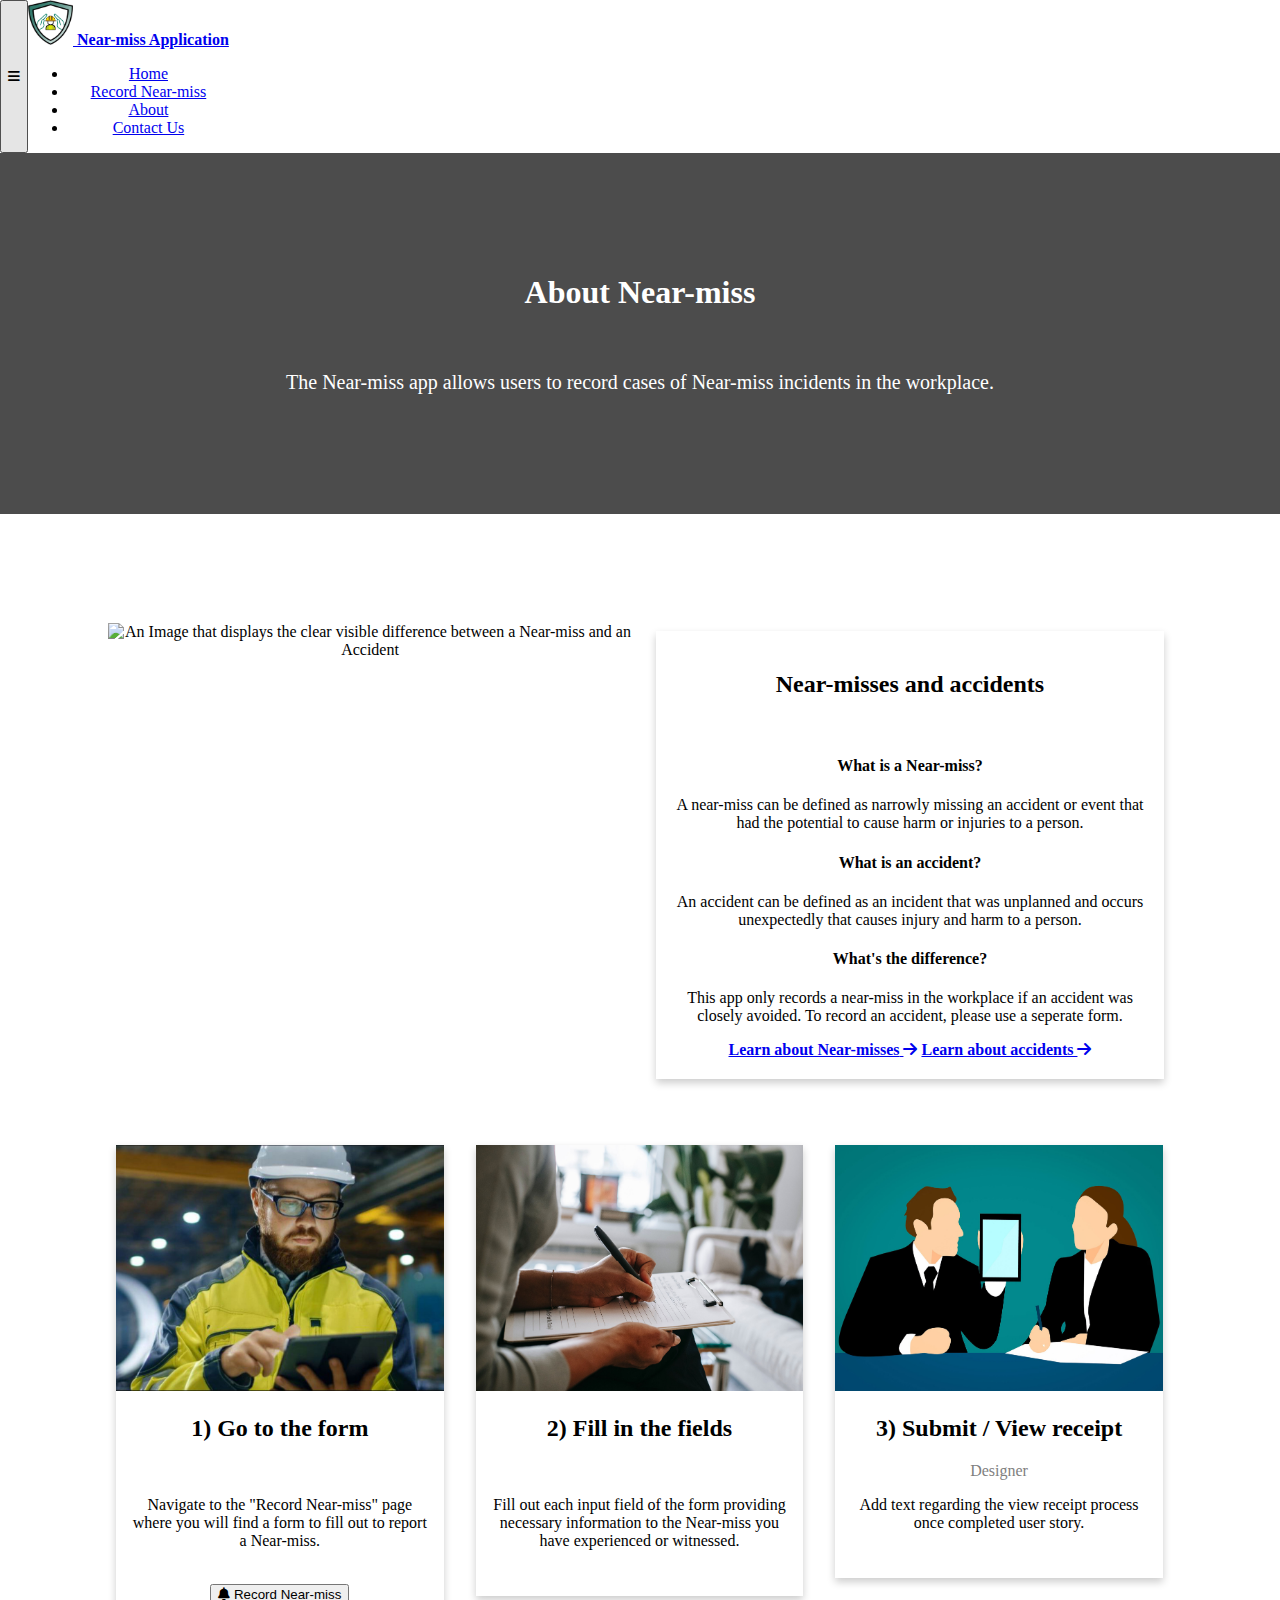
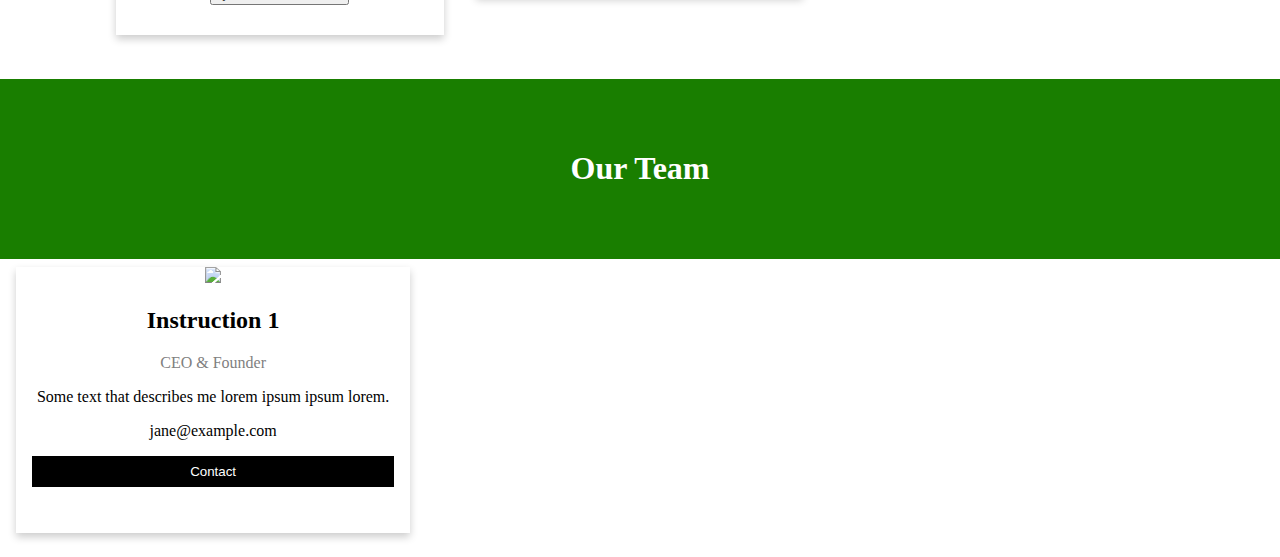
==== commit 4d587891: "Added Fixed Images for instruction cards" ====
--- a/about.html
+++ b/about.html
@@ -83,7 +83,7 @@
       <div class = "difference-container">
          <div class="about-row">
             <div class="difference-column">
-               <img src="./images/about-page-difference-image-nm-acc.png" style="width:100%">
+               <img src="./images/about-page-difference-image-nm-acc.png" alt="An Image that displays the clear visible difference between a Near-miss and an Accident" style="width:100%">
             </div>
             <div class="difference-column">
                <div class="about-app-card">
@@ -105,12 +105,12 @@
          <div class="about-row">
             <div class="about-tutorial-column">
                <div class="about-app-card">
-                  <img src="./images/contact-image-background.jpg" style="width:100%">
+                  <img src="./images/go-to-form-about-page-fixed.jpg" style="width:100%">
                   <div class="about-container">
-                     <h2>Go to the form</h2>
+                     <h2 class = "instruction-card-header-text">1) Go to the form</h2>
                      <br>
                      <!-- <p class="about-card-title">Art Director</p> -->
-                     <p>After understanding the difference between a Near-miss and an accident, navigate to the "Record Near-miss" page where you will find a form to fill out to report a Near-miss.</p>
+                     <p>Navigate to the "Record Near-miss" page where you will find a form to fill out to report a Near-miss.</p>
                      <!-- <p>mike@example.com</p> -->
                      <br>
                      <!-- <img src="images/record-near-miss-button.png" class = "record-button-img-in-card" alt="record button"> -->
@@ -124,12 +124,12 @@
             </div>
             <div class="about-tutorial-column">
                <div class="about-app-card">
-                  <img src="./images/contact-image-background.jpg" style="width:100%">
+                  <img src="./images/fill-out-the-form-about-page-fixed.jpg" style="width:100%">
                   <div class="about-container">
-                     <h2>Fill in the fields</h2>
+                     <h2 class = "instruction-card-header-text">2) Fill in the fields</h2>
                      <br>
                      <!-- <p class="about-card-title">Designer</p> -->
-                     <p>Fill out each required input field of the form, providing necessary and relevant information to the Near-miss you have experienced or witnessed</p>
+                     <p>Fill out each input field of the form providing necessary information to the Near-miss you have experienced or witnessed.</p>
                      <!-- <p>john@example.com</p> -->
                      <!-- <p><button class="about-button">Contact</button></p> -->
                   </div>
@@ -137,9 +137,9 @@
             </div>
             <div class="about-tutorial-column">
                <div class="about-app-card">
-                  <img src="./images/contact-image-background.jpg" alt="" style="width:100%">
+                  <img src="./images/submit-form-view-receipt-about-page-fixed.jpg" alt="" style="width:100%">
                   <div class="about-container">
-                     <h2>Submit and view receipt</h2>
+                     <h2 class = "instruction-card-header-text">3) Submit / View receipt</h2>
                      <p class="about-card-title">Designer</p>
                      <p>Add text regarding the view receipt process once completed user story.</p>
                      <!-- <p><button class="about-button">Contact</button></p> -->
